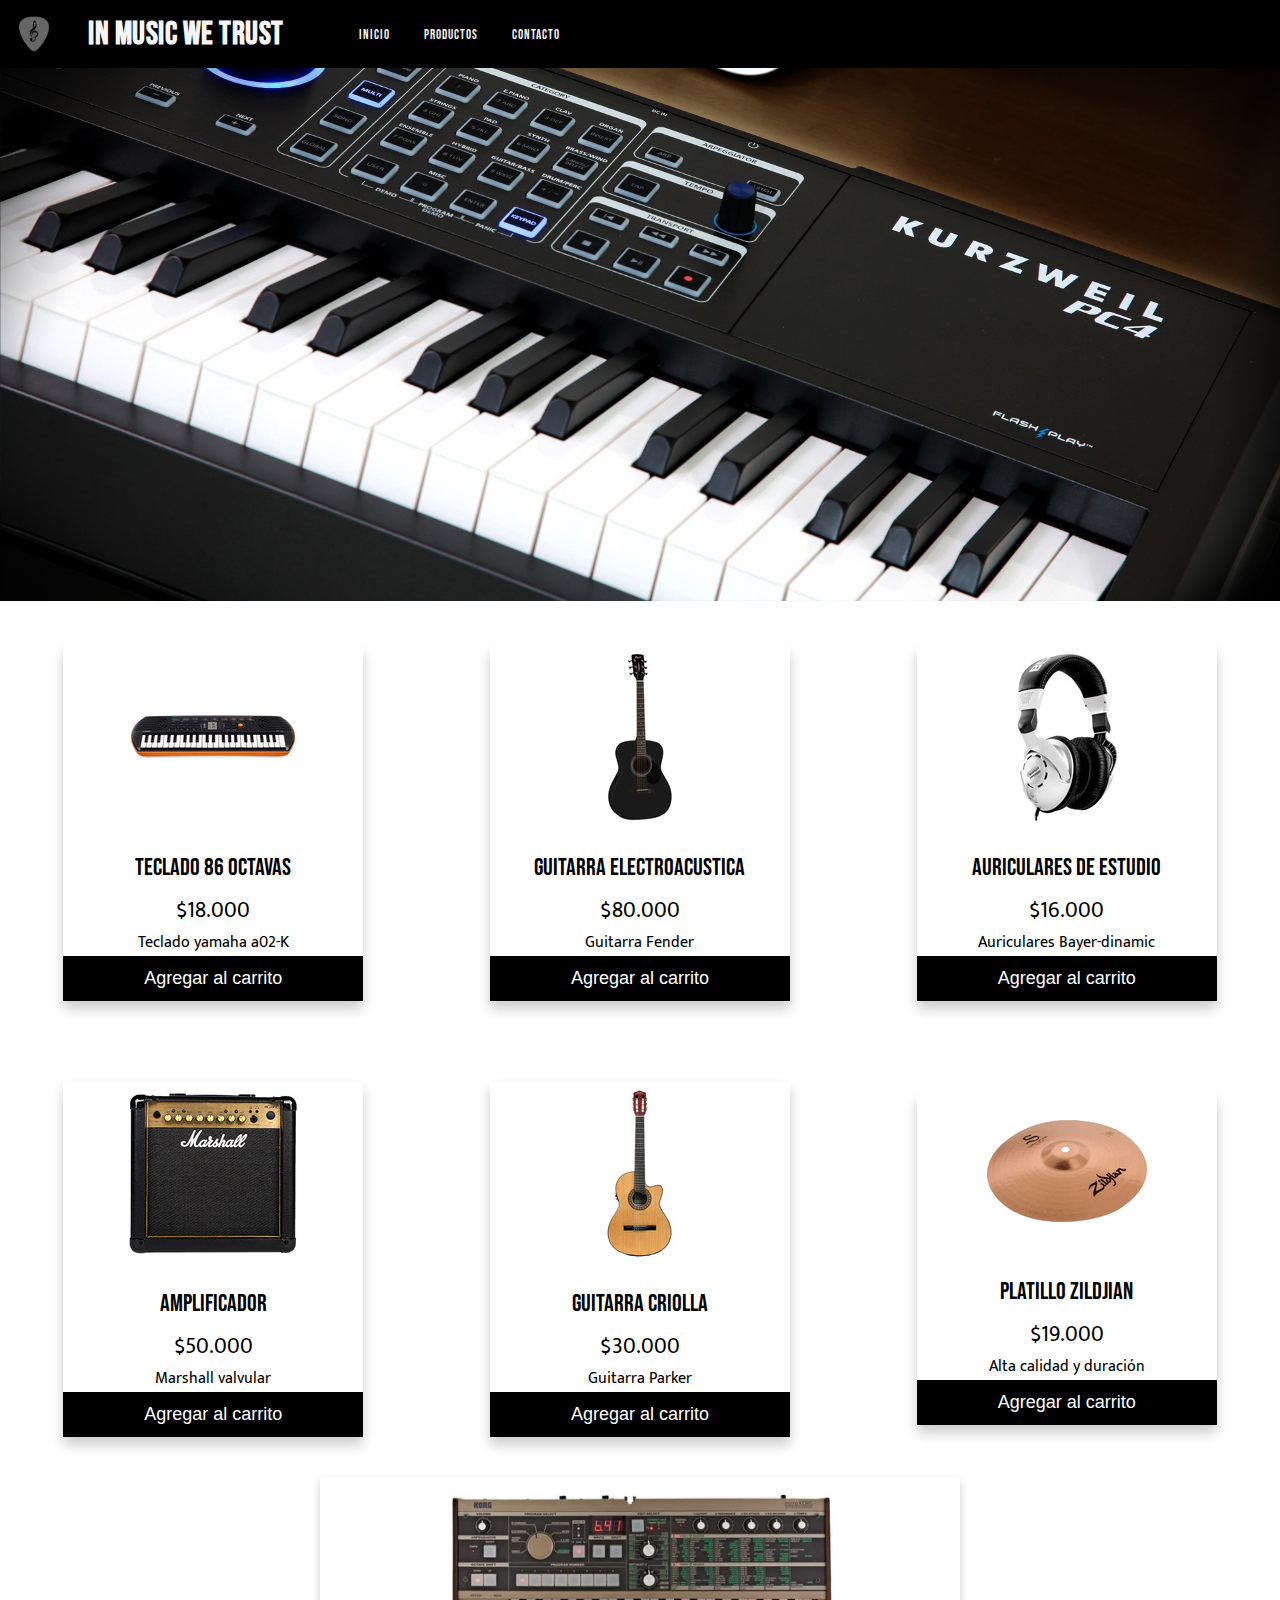
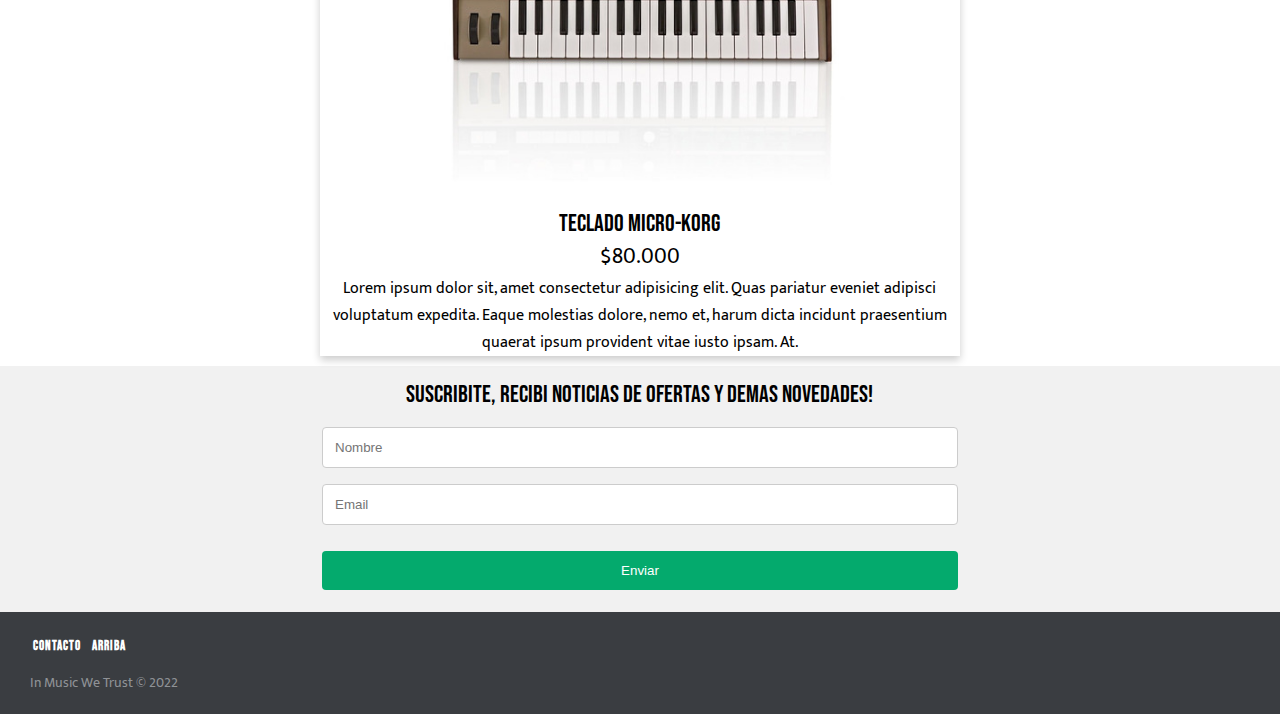
==== index.html @ 93442647 "primer commit" ====
<!DOCTYPE html>

<!-- determina en que idioma estara el html -->

<html lang="en">

<head>
  <meta charset="UTF-8">
  <meta http-equiv="X-UA-Compatible" content="IE=edge">
  <meta name="viewport" content="width=device-width, initial-scale=1.0">
  <title>Inicio</title>
  <link rel="stylesheet" href="./css/style.css">
  <link rel="preconnect" href="https://fonts.googleapis.com">
  <link rel="preconnect" href="https://fonts.gstatic.com" crossorigin>
  <link
    href="https://fonts.googleapis.com/css2?family=Bebas+Neue&family=Mukta:wght@200&family=Source+Sans+Pro:wght@300;400&display=swap"
    rel="stylesheet">

  <!-- etiqueta para icono de solapa -->

  <link rel="shortcut icon" href="./assets/img/favIco.png">
</head>

<body>

  <header>
    <!-- colocamos un id al h1 para cuando estemos debajo de todo y apretemos en link "Arriba" nos lleve hace ese h1 -->
    <img src="./assets/img/favIco.png" alt="Logo">
    <h1 id="arriba">IN MUSIC WE TRUST</h1>
    <nav>
      <!-- Lista desordenada con el menu de navegacion -->
      <ul>
        <li><a href="index.html">Inicio</a></li>
        <li><a href="./pages/productos.html">Productos</a></li>
        <li><a href="./pages/contacto.html">Contacto</a></li>
      </ul>
    </nav>
  </header>

  <div>
    <img id="imgPortada" src="./assets/img/imgPortada/pianoPortada.jpg" alt="">
  </div>

  <main>

    <!-- cartas con productos  -->

    <div id="divPrincipal" class="card-wrapper">
      <article id="arti1" class="card">
        <img src="assets/img/teclado.jpg">
        <h2 class="h2Style">Teclado 86 octavas</h2>
        <p class="precioCard">$18.000</p>
        <p>Teclado yamaha a02-K</p>
        <p><button>Agregar al carrito</button></p>
      </article>

      <article id="arti2" class="card">
        <img src="assets/img/acustica.jpg">
        <h2 class="h2Style">Guitarra electroacustica</h2>
        <p class=" precioCard">$80.000</p>
        <p>Guitarra Fender</p>
        <p><button>Agregar al carrito </button></p>
      </article>

      <article id="arti3" class="card">
        <img src="assets/img/auris.jpg">
        <h2 class="h2Style">Auriculares de estudio</h2>
        <p class="precioCard">$16.000</p>
        <p>Auriculares Bayer-dinamic</p>
        <p><button>Agregar al carrito</button></p>
      </article>

      <article id="arti4" class="card">
        <img src="assets/img/amp-marshall.jpg">
        <h2 class="h2Style">Amplificador</h2>
        <p class="precioCard">$50.000</p>
        <p>Marshall valvular</p>
        <p><button>Agregar al carrito</button></p>
      </article>

      <article id="arti5" class="card">
        <img src="assets/img/criolla.jpg">
        <h2 class="h2Style">Guitarra criolla</h2>
        <p class=" precioCard">$30.000</p>
        <p>Guitarra Parker</p>
        <p><button>Agregar al carrito</button></p>
      </article>

      <article id="arti6" class="card">
        <img src="assets/img/imgPagNuestrosProductos/platillo.png">
        <h2 class="h2Style">Platillo Zildjian</h2>
        <p class="precioCard">$19.000</p>
        <p>Alta calidad y duración</p>
        <p><button>Agregar al carrito</button></p>
      </article>

      <!-- carta de mayor tamaño -->

      <article id="cartaGrande" class="korg">
        <img class="widthImgKorg" src="assets/img/pppp.jpeg">
        <h2 class="h1Style">Teclado Micro-Korg</h2>
        <p class="precioCard">$80.000</p>
        <p>Lorem ipsum dolor sit, amet consectetur adipisicing elit. Quas pariatur eveniet adipisci voluptatum
          expedita.
          Eaque molestias dolore, nemo et, harum dicta incidunt praesentium quaerat ipsum provident vitae iusto ipsam.
          At.
        </p>
      </article>

      <!-- formulario -->

      <div id="formulario">
        <form>
          <div class="contenedorForm">
            <h2>Suscribite, recibi noticias de ofertas y demas novedades!</h2>
          </div>
          <div class="contenedorForm">
            <input type="text" placeholder="Nombre">
            <input type="text" placeholder="Email">
          </div>
          <div class="contenedorForm">
            <input type="button" value="Enviar">
          </div>
        </form>
      </div>

      <!-- footer -->

      <div id="footerIndex">
        <footer class="distribucion-footer">
          <div class="footer-left">
            <div class="footer-links">
              <a class="aSizequeriemobile" href="./pages/contacto.html">Contacto</a>
              <a class="aSizequeriemobile" href="#arriba">Arriba</a>
            </div>
            <p>
              In Music We Trust &copy; 2022
            </p>
          </div>     
        </footer>     
      </div>
    </div>
  </main>

  <br>

  <!-- formulario newsletter -->

  <!-- <section>

    <form id="formulario">

      <div class="contenedorForm">
        <h2>Suscribite, recibi noticias de ofertas y demas novedades!</h2>
      </div>
      <div class="contenedorForm">
        <input type="text" placeholder="Nombre">
        <input type="text" placeholder="Email">
      </div>
      <div class="contenedorForm">
        <input type="button" value="Enviar">
      </div>
    </form>

  </section> -->

  <!-- <br> -->

  <!-- barra divisora para separar el contenido de la pagina, del footer -->

  <!-- <hr> -->

  <!-- footer  -->

  <!-- <footer id="footerIndex" class="distribucion-footer">

    <div class="footer-left">
      <div class="footer-links">
        <a href="./pages/contacto.html">Contacto</a>
        <a href="#arriba">Arriba</a>
      </div>
      <p>
        In Music We Trust &copy; 2022
      </p>
    </div>

  </footer> -->


</body>

</html>
---- css/style.css ----
/* -----------------------------------------------reseteo */

* {
    margin: 0;
    padding: 0;
}

.backgroundStyle {
    /* background-color: #e5e5f7;
    opacity: 0.9;
    background: linear-gradient(135deg, #a9a9a955 25%, transparent 25%) -30px 0/ 60px 60px, linear-gradient(225deg, #a9a9a9 25%, transparent 25%) -30px 0/ 60px 60px, linear-gradient(315deg, #a9a9a955 25%, transparent 25%) 0px 0/ 60px 60px, linear-gradient(45deg, #a9a9a9 25%, #e5e5f7 25%) 0px 0/ 60px 60px; */
    background: url("data:image/svg+xml,%3Csvg xmlns='http://www.w3.org/2000/svg' height='100%25' width='100%25'%3E%3Cdefs%3E%3Cpattern id='doodad' width='23.09' height='40' viewBox='0 0 34.64101615137755 60' patternUnits='userSpaceOnUse' patternTransform='rotate(135)'%3E%3Crect width='100%25' height='100%25' fill='rgba(226, 232, 240,1)'/%3E%3Cpath d='M51.96 30L51.96 50L34.64 60L34.64 40z' stroke-linejoin='miter' fill='rgba(203, 213, 224,1)'/%3E%3Cpath d='M17.32 30L17.32 50L0 60L0 40z' stroke-linejoin='miter' fill='rgba(203, 213, 224,1)'/%3E%3Cpath d='M34.64 0L34.64 20L17.32 30L17.32 10z' stroke-linejoin='miter' fill='rgba(203, 213, 224,1)'/%3E%3Cpath d='M34.64 60L34.64 80L17.32 90L17.32 70z' stroke-linejoin='miter' fill='rgba(203, 213, 224,1)'/%3E%3Cpath d='M34.64 60L17.32 50L17.32 30L34.64 40z' stroke-linejoin='miter' fill='rgba(160, 174, 192,1)'/%3E%3Cpath d='M0 60L-17.32 50L-17.32 30L0 40z' stroke-linejoin='miter' fill='rgba(160, 174, 192,1)'/%3E%3Cpath d='M17.32 30L0 20L0 0L17.32 10z' stroke-linejoin='miter' fill='rgba(160, 174, 192,1)'/%3E%3Cpath d='M17.32 90L0 80L0 60L17.32 70z' stroke-linejoin='miter' fill='rgba(160, 174, 192,1)'/%3E%3Cpath d='M32.91 41L32.91 39L34.64 38L34.64 40z' stroke-linejoin='miter' fill='rgba(203, 213, 224,1)'/%3E%3Cpath d='M-1.73 41L-1.73 39L0 38L0 40z' stroke-linejoin='miter' fill='rgba(203, 213, 224,1)'/%3E%3Cpath d='M15.59 11L15.59 9L17.32 8L17.32 10z' stroke-linejoin='miter' fill='rgba(203, 213, 224,1)'/%3E%3Cpath d='M15.59 71L15.59 69L17.32 68L17.32 70z' stroke-linejoin='miter' fill='rgba(203, 213, 224,1)'/%3E%3Cpath d='M34.64 38L36.37 39L36.37 41L34.64 40z' stroke-linejoin='miter' fill='rgba(160, 174, 192,1)'/%3E%3Cpath d='M0 38L1.73 39L1.73 41L0 40z' stroke-linejoin='miter' fill='rgba(160, 174, 192,1)'/%3E%3Cpath d='M17.32 8L19.05 9L19.05 11L17.32 10z' stroke-linejoin='miter' fill='rgba(160, 174, 192,1)'/%3E%3Cpath d='M17.32 68L19.05 69L19.05 71L17.32 70z' stroke-linejoin='miter' fill='rgba(160, 174, 192,1)'/%3E%3Cpath d='M36.37 41L34.64 42L32.91 41L34.64 40z' stroke-linejoin='miter' background='true' fill='rgba(203, 213, 224,1)'/%3E%3Cpath d='M1.73 41L0 42L-1.73 41L0 40z' stroke-linejoin='miter' background='true' fill='rgba(203, 213, 224,1)'/%3E%3Cpath d='M19.05 11L17.32 12L15.59 11L17.32 10z' stroke-linejoin='miter' background='true' fill='rgba(203, 213, 224,1)'/%3E%3Cpath d='M19.05 71L17.32 72L15.59 71L17.32 70z' stroke-linejoin='miter' background='true' fill='rgba(203, 213, 224,1)'/%3E%3Cpath d='M34.64 40.1L34.55 40.05L34.55 39.95L34.64 40z' stroke-linejoin='miter' fill='rgba(160, 174, 192,1)'/%3E%3Cpath d='M0 40.1L-0.09 40.05L-0.09 39.95L0 40z' stroke-linejoin='miter' fill='rgba(160, 174, 192,1)'/%3E%3Cpath d='M17.32 10.1L17.23 10.05L17.23 9.95L17.32 10z' stroke-linejoin='miter' fill='rgba(160, 174, 192,1)'/%3E%3Cpath d='M17.32 70.1L17.23 70.05L17.23 69.95L17.32 70z' stroke-linejoin='miter' fill='rgba(160, 174, 192,1)'/%3E%3Cpath d='M34.73 39.95L34.73 40.05L34.64 40.1L34.64 40z' stroke-linejoin='miter' fill='rgba(203, 213, 224,1)'/%3E%3Cpath d='M0.09 39.95L0.09 40.05L0 40.1L0 40z' stroke-linejoin='miter' fill='rgba(203, 213, 224,1)'/%3E%3Cpath d='M17.41 9.95L17.41 10.05L17.32 10.1L17.32 10z' stroke-linejoin='miter' fill='rgba(203, 213, 224,1)'/%3E%3Cpath d='M17.41 69.95L17.41 70.05L17.32 70.1L17.32 70z' stroke-linejoin='miter' fill='rgba(203, 213, 224,1)'/%3E%3Cpath d='M34.55 39.95L34.64 39.9L34.73 39.95L34.64 40z' stroke-linejoin='miter' background='true' fill='rgba(160, 174, 192,1)'/%3E%3Cpath d='M-0.09 39.95L0 39.9L0.09 39.95L0 40z' stroke-linejoin='miter' background='true' fill='rgba(160, 174, 192,1)'/%3E%3Cpath d='M17.23 9.95L17.32 9.9L17.41 9.95L17.32 10z' stroke-linejoin='miter' background='true' fill='rgba(160, 174, 192,1)'/%3E%3Cpath d='M17.23 69.95L17.32 69.9L17.41 69.95L17.32 70z' stroke-linejoin='miter' background='true' fill='rgba(160, 174, 192,1)'/%3E%3Cpath d='M34.64 40L34.64 40L34.64 40L34.64 40z' stroke-linejoin='miter' fill='rgba(203, 213, 224,1)'/%3E%3Cpath d='M0 40L0 40L0 40L0 40z' stroke-linejoin='miter' fill='rgba(203, 213, 224,1)'/%3E%3Cpath d='M17.32 10L17.32 10L17.32 10L17.32 10z' stroke-linejoin='miter' fill='rgba(203, 213, 224,1)'/%3E%3Cpath d='M17.32 70L17.32 70L17.32 70L17.32 70z' stroke-linejoin='miter' fill='rgba(203, 213, 224,1)'/%3E%3Cpath d='M34.64 40L34.64 40L34.64 40L34.64 40z' stroke-linejoin='miter' fill='rgba(160, 174, 192,1)'/%3E%3Cpath d='M0 40L0 40L0 40L0 40z' stroke-linejoin='miter' fill='rgba(160, 174, 192,1)'/%3E%3Cpath d='M17.32 10L17.32 10L17.32 10L17.32 10z' stroke-linejoin='miter' fill='rgba(160, 174, 192,1)'/%3E%3Cpath d='M17.32 70L17.32 70L17.32 70L17.32 70z' stroke-linejoin='miter' fill='rgba(160, 174, 192,1)'/%3E%3Cpath d='M34.64 40L34.64 40L34.64 40L34.64 40z' stroke-linejoin='miter' background='true' fill='rgba(203, 213, 224,1)'/%3E%3Cpath d='M0 40L0 40L0 40L0 40z' stroke-linejoin='miter' background='true' fill='rgba(203, 213, 224,1)'/%3E%3Cpath d='M17.32 10L17.32 10L17.32 10L17.32 10z' stroke-linejoin='miter' background='true' fill='rgba(203, 213, 224,1)'/%3E%3Cpath d='M17.32 70L17.32 70L17.32 70L17.32 70z' stroke-linejoin='miter' background='true' fill='rgba(203, 213, 224,1)'/%3E%3C/pattern%3E%3C/defs%3E%3Crect fill='url(%23doodad)' height='200%25' width='200%25'/%3E%3C/svg%3E ")
}


/* ----------------------------------------------- Index */

/* header con flexbox */

header {
    display: flex;
    flex-direction: row;
    align-items: center;
    padding: 10px;
    background-color: black;
}

/*----------------------------------- fuentes para los h1, h2 y parrafos */

h1 {
    display: inline;
    padding: 0 30px;
    font-family: 'Bebas Neue', cursive;
    letter-spacing: 0.5px;
    color: whitesmoke;
}

h2 {
    text-align: center;
    font-weight: 100;
    margin: 25px 0;
    font-family: 'Bebas Neue', cursive;
}

h3 {
    margin: 10px;
    font-family: 'Bebas Neue', cursive;
    font-size: small;
}

p {
    font-family: 'Mukta', sans-serif;
}

/*---------------------- ----hacer inline la lista y separar los items con margin */

nav ul {
    display: inline;
    margin-left: 30px;
}

nav ul li {
    margin: 15px;
    font-family: 'Bebas Neue', cursive;
    font-size: small;
}

/* --------------------------Quitarle los bullets a la lista del menu de navegacion */

ul li {
    display: inline;
    list-style-type: none;
}

/*------------------------------------ sacarle subrayado a los anchors */

ul li a {
    text-decoration: none;
    color: whitesmoke;
    letter-spacing: 1px;
}

/* ---------------------------cambiar de color al pasar el cursor sobre los links */

ul li a:hover {
    color: grey
}

/* imagen de portada */

#imgPortada {
    width: 100%;
}

/* -----------------------------------------grilla index divPrincipal */

#mainProductos {
    background-color: #ccc;
}

#divPrincipal {
    display: grid;
    grid-template-areas:
        "article1 article2 article3"
        "article4 article5 article6"
        "bigCard bigCard bigCard"
        "form form form"
        "footer footer footer";
    grid-template-rows: repeat(5, 1fr);
    grid-template-columns: repeat(3, 1fr);
}

#arti1 {
    grid-area: article1;
}

#arti2 {
    grid-area: article2;
}

#arti3 {
    grid-area: article3;
}

#arti4 {
    grid-area: article4;
}

#arti5 {
    grid-area: article5;
}

#arti6 {
    grid-area: article6;
}

#cartaGrande {
    grid-area: bigCard;
}

#formulario {
    grid-area: form;
}

#footerIndex {
    grid-area: footer;
}

/* --------------------------media querie responsive del index - para TABLET (768px) - */

@media screen and (max-width: 768px) {

    header {
        display: flex;
        flex-direction: column;
        align-items: center;
        padding: 10px;
    }

    nav ul {
        display: inline-block;
        margin: 3px;
    }

    #divPrincipal {
        grid-template-areas:
            "article1 article2"
            "article3 article4"
            "article5 article6"
            "form form"
            "footer footer";
        grid-template-columns: repeat(2, 1fr);
        grid-template-rows: repeat(5, 1fr);
    }

    #cartaGrande {
        display: none;
    }
}

/*----------------------------media querie responsive del index - para CELULAR (480px) - */

@media screen and (max-width: 480px) {

    header {
        display: flex;
        flex-direction: column;
        justify-content: center;
        align-items: center;
        padding: 10px;
    }

    header nav {
        font-size: 1px;
    }

    #divPrincipal {
        grid-template-areas:
            "article1"
            "article2"
            "article3"
            "article4"
            "article5"
            "article6"
            "form"
            "footer";
        grid-template-columns: 1fr;
        grid-template-rows: repeat(8, 1fr);
    }

    #formulario h2 {
        font-size: 20px;
    }

    .aSizequeriemobile {
        font-size: 10px;
    }
}


/*------------------------------------------- animacion carta grande */

@keyframes animacionCarta {
    0% {
        left: 0px;
    }

    100% {
        left: 700px;
    }
}

.card {
    box-shadow: 0 8px 12px 0 rgba(0, 0, 0, 0.2);
    max-width: 300px;
    width: 100%;
    margin: 40px auto;
    text-align: center;
    font-family: arial;
    background-color: white;
}

.precioCard {
    color: black;
    font-size: 22px;
}

.card button {
    border: none;
    outline: 0;
    padding: 12px;
    color: white;
    background-color: #000;
    text-align: center;
    cursor: pointer;
    width: 100%;
    font-size: 18px;
}

.card button:hover {
    opacity: 0.7;
}

.card-wrapper {
    display: flex;
    align-items: center;
    justify-content: flex-start;
    height: 500px;
}

.h2Style {
    color: black;
    display: flex;
    justify-content: center;
    align-items: center;
    margin: 10px;
    text-align: justify;
}

.korg {
    box-shadow: 0 4px 8px 0 rgba(0, 0, 0, 0.2);
    max-width: 50%;
    height: 100%;
    margin: auto;
    text-align: center;
    font-family: arial;
    position: relative;
    animation-name: animacionCarta;
    animation-duration: 4s;
    animation-delay: 2s;
    animation-direction: reverse;
    animation-timing-function: ease-in;
}

.korg button:hover {
    opacity: 0.7;
}

.widthImgKorg {
    width: 70%;
}

/*----------------------------------------------------- footer */

footer {
    display: flex;
    justify-content: flex-start;
    align-items: center;
    padding: 10px;
}

footer a {
    text-decoration: none;
    color: #5B5B5B;
    font-family: 'Bebas Neue', cursive;
    font-size: small;
    letter-spacing: 1px;
}

footer a:hover {
    color: black;
}


/*----------------------------------------------- pagina "productos" */


/* imagen de marcas y h2 */

.divMarcas {
    display: flex;
    justify-content: space-evenly;
    align-items: center;
    font-size: 20px;
    background-color: black;
    color: gray;
}

/*---------------------------------------- flexbox de productos en cards */

.divPrincipalProductos {
    margin: 20px 0 13px 0;
    width: 65%;
}

.divHijoProductos {
    display: flex;
    flex-direction: row;
    justify-content: space-between;
    align-items: center;
    padding: 5px;
    width: 100%;
    height: 160px;
    border:#7d8085 solid 0.5px;
    border-radius: 4px;
    box-shadow: 0 4px 8px 0 rgba(0, 0, 0, 0.2);
    background-color: white;
}

.divHijoProductos p {
    font-family: 'Mukta', sans-serif;
    padding: 0 2px 0 2px;
    font-size: 23px;

}

.alinearDatos {
    display: flex;
    flex-direction: column;
    justify-content: center;
    align-items: center;
    margin-left: 40px;
    font-size: 25px;
}

.alinearCarrito {
    display: flex;
    flex-direction: column;
    justify-content: center;
    align-items: center;
    font-size: 25px ;
    width: 22%;
    height: 80%;
    border-left: #ccc solid 0.2px;
}

.containerImg {
    display: flex;
    justify-content: center;
    align-items: center;
    width: 22%;
    height: 80%;
    border-right: #ccc solid 0.2px;
}

/* -------------------- clase en main que contiene las cards, las alinea al centro de la pantalla */

.alinearCajas {
    display: flex;
    align-items: center;
    justify-content: center;
}

/* ----------------------------------------------- grilla de productos */

#divProductos {
    display: grid;
    grid-template-columns: 1fr;
    grid-template-rows: repeat(12, 160px);
    grid-row-gap: 20px;
    grid-template-areas:
        "placa"
        "daneNegra"
        "condenser"
        "acustica"
        "grest"
        "mandolina"
        "bombo"
        "violinete"
        "daneRoja"
        "consola"
        "bajo"
        "guitarBlue";
    align-items: center;
    justify-items: center;
}

#placa {
    grid-area: placa;
}

#daneBlack {
    grid-area: daneNegra;
}

#mic {
    grid-area: condenser;
}

#electro {
    grid-area: acustica;
}

#grestch {
    grid-area: grest;
}

#mando {
    grid-area: mandolina;
}

#pedalBombo {
    grid-area: bombo;
}

#violin {
    grid-area: violinete;
}

#daneRed {
    grid-area: daneRoja;
}

#apolo {
    grid-area: consola;
}

#bass {
    grid-area: bajo;
}

#alligator {
    grid-area: guitarBlue;
}

/*---------------------------------------- botones cambio de pagina */

.btnPasarPag {
    display: flex;
    justify-content: center;
}

.btnStyle {
    background-color:#8f9296;
    border: none;
    color: white;
    padding: 7px 20px;
    text-align: center;
    text-decoration: none;
    display: inline-block;
    font-size: 14px;
    border-radius: 4px;
    margin: 0 5px 0 5px;
}

.btnStyle:hover {
    cursor: pointer;
    color: #000;
}



/* ------------------------------------------------ footer */


.distribucion-footer {
    background-color: #3a3d41;
    box-shadow: 0 1px 1px 0 rgba(0, 0, 0, 0.12);
    box-sizing: border-box;
    width: 100%;
    text-align: left;
    padding: 20px 30px;
}

.distribucion-footer .footer-left p {
    color: #8f9296;
    font-size: 14px;
    margin: 0;
}

/*------------------------------------------------- Footer links */

.distribucion-footer div.footer-links {
    font-size: 18px;
    font-weight: bold;
    color: #ffffff;
    margin: 0 0 10px;
    padding: 0;
}

.distribucion-footer div.footer-links a {
    display: inline-block;
    line-height: 1.8;
    text-decoration: none;
    color: inherit;
    margin: 3px;
}

.distribucion-footer div.footer-links a:hover {
    text-decoration: underline;
}

/* --------------------------------------------- formulario newsletter */

form {
    border: 4px solid #f1f1f1;
    margin-top: 10px;
}

.contenedorForm {
    padding-top: 0;
    padding-bottom: 10px;
    background-color: #f1f1f1;
    display: flex;
    flex-direction: column;
    justify-content: center;
    align-items: center;
}

/* Los corchetes se usan para seleccionar todos los elementos que tienen un determinado valor de atributo */
/* Aqui seleccionamos todos los "inputs" que poseen los atributos type="text" y type="submit" */

input[type=text],
input[type=button] {
    width: 50%;
    padding: 12px;
    margin: 8px 0;
    display: inline-block;
    border: 1px solid #ccc;
    border-radius: 4px;
    box-sizing: border-box;
}

input[type=button] {
    background-color: #04AA6D;
    color: white;
    border: none;
}

input[type=button]:hover {
    opacity: 0.8;
}

/*------------------------------------------- pagina "contacto" */

.tipografiaLista {
    font-family: 'Source Sans Pro', sans-serif;
    font-weight: 300px;
    margin-left: 10px;
}

div h2 {
    margin: 0;
    padding-top: 10px;
}

div h3 {
    font-size: 20px;
}

/*-------------------------------------------------- form consulta */

#formContacto {
    display: flex;
    flex-direction: column;
    justify-content: center;
    align-items:flex-start;
    width: 40%;
    background-color: white;
}

#formContacto p {
    font-family: 'Bebas Neue', cursive;
}

#iframeContacto {
    margin-right: 10px;
    width: 600px;
    height: 300px;
}

.detallesForm {
    display: flex;
    flex-direction: row;
    justify-content: center;
    align-content:space-around;
    background-color: white;
    margin-top: 40px;
}

.detallesForm input[type=text] {
    width: 80%;
    padding: 15px 20px;
    margin: 8px 0 0 0;
    display: inline-block;
    border: 1px solid #ccc;
    border-radius: 4px;
    box-sizing: border-box;
}

.detallesForm input[type=button] {
    width: 80%;
    background-color: #4CAF50;
    color: white;
    padding: 14px 20px;
    margin: 8px 0;
    border: none;
    border-radius: 4px;
    cursor: pointer;
}

.detallesForm input[type=button]:hover {
    background-color: #45a049;
}

.detallesForm div {
    border-radius: 5px;
    background-color: #f2f2f2;
    padding: 0px;
}

.bordeForm {
    border-style: none;
    width: 100%;
}

/*------------------------------------------- datos de contacto */

.iconSize {
    width: 30px;
    height: 30px;
    padding-right: 10px;
}

.alinearDatosContacto {
    display: flex;
    align-items: center;
    margin-left: 40px;
    padding: 5px;
}

.alinearDatosContacto p {
    font-family: 'Mukta', sans-serif;
    font-size: 20px;
    font-weight: bold;
}

#h3Contacto {
    font-family: 'Mukta', sans-serif;
    margin: 0 0 10px 0;
}

.divDatosContacto {
    margin: 20px 0 0 50px;
}

/*------------------------ media querie pagina contacto - para TABLET 768px */

@media screen and (max-width: 768px) {
    #formulario {
        display: flex;
        flex-direction: column;
        margin-bottom: 12px;
    }

    #formContacto {
        display: flex;
        justify-content: center;
        align-items: center;
        width: 100%;
        margin-top: -22px;
        margin-bottom: 15px;
    }

    .centrarMapa {
        display: flex;
        justify-content: center;
        align-items: center;
        margin: 0 auto;
        width: 80%;
    }

    #iframeContacto {
        width: 100%;
        margin: 10px;
    }

    .divDatosContacto {
        display: flex;
        flex-direction: column;
        align-items: center;
        margin: 0 auto;
        padding-bottom: 0;
    }

    .alinearDatosContacto {
        margin: 2px 0;
    }

}

/* media querie pagina contacto - para CELULAR 480px */

@media screen and (max-width: 480px) {
    #h3Contacto {
        font-size: 17px;
    }

    .alinearDatosContacto p {
        font-size: 17px;
    }

    .aSizequeriemobile {
        font-size: 10px;
    }
}
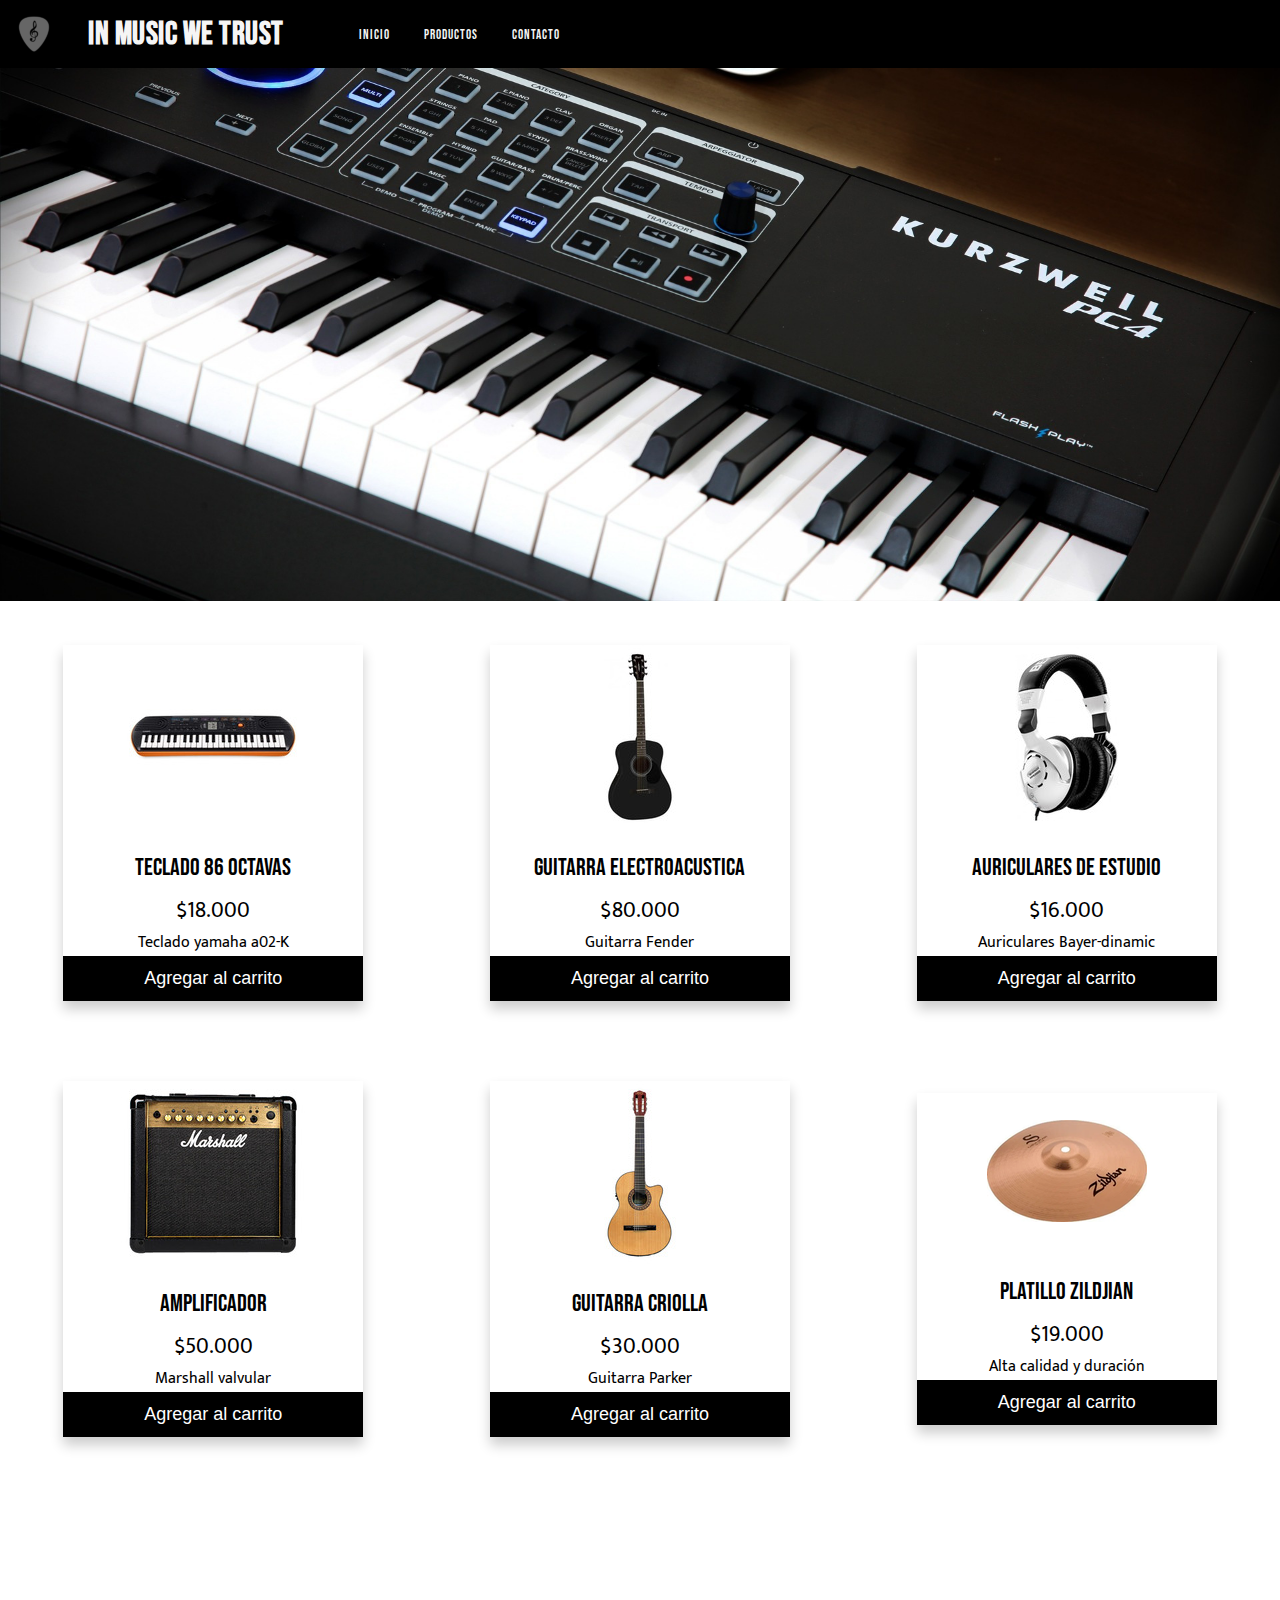
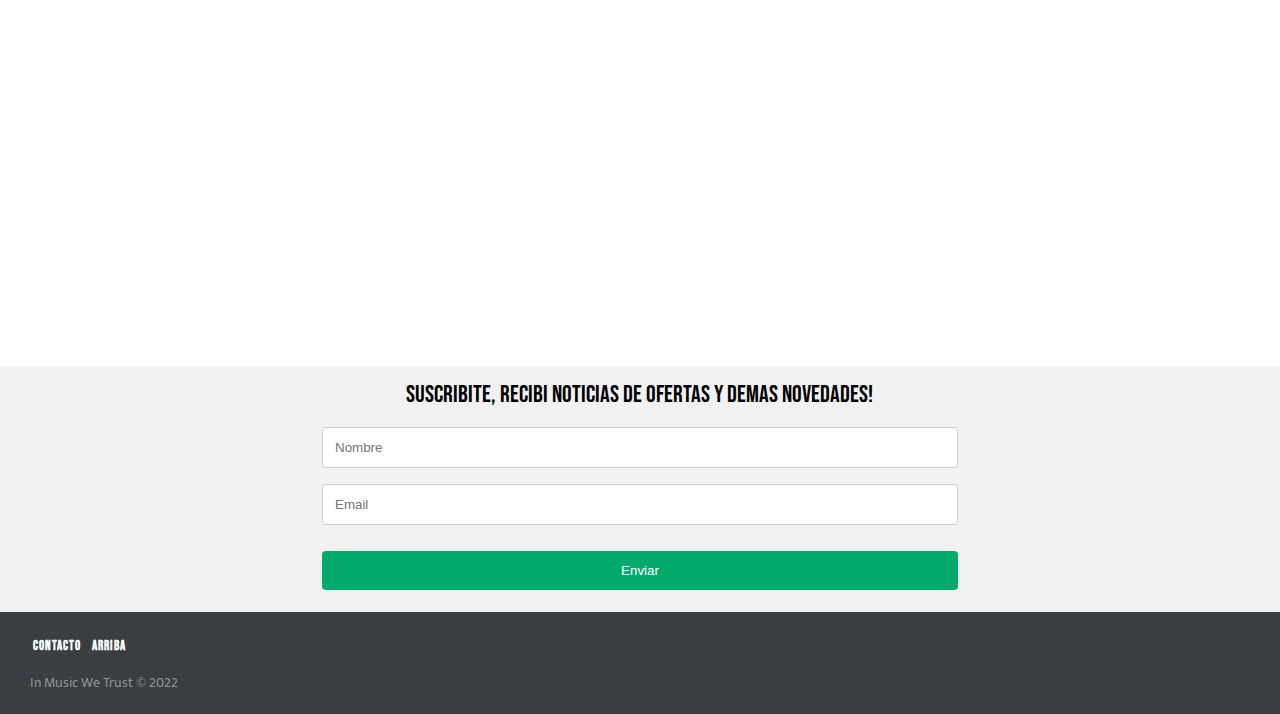
==== commit b5e5d7d1: "animaciones terminadas index" ====
--- a/index.html
+++ b/index.html
@@ -9,6 +9,7 @@
   <meta http-equiv="X-UA-Compatible" content="IE=edge">
   <meta name="viewport" content="width=device-width, initial-scale=1.0">
   <title>Inicio</title>
+  <link href="https://unpkg.com/aos@2.3.1/dist/aos.css" rel="stylesheet">
   <link rel="stylesheet" href="./css/style.css">
   <link rel="preconnect" href="https://fonts.googleapis.com">
   <link rel="preconnect" href="https://fonts.gstatic.com" crossorigin>
@@ -46,7 +47,7 @@
     <!-- cartas con productos  -->
 
     <div id="divPrincipal" class="card-wrapper">
-      <article id="arti1" class="card">
+      <article id="arti1" class="card cardScale">
         <img src="assets/img/teclado.jpg">
         <h2 class="h2Style">Teclado 86 octavas</h2>
         <p class="precioCard">$18.000</p>
@@ -54,7 +55,7 @@
         <p><button>Agregar al carrito</button></p>
       </article>
 
-      <article id="arti2" class="card">
+      <article id="arti2" class="card cardScale">
         <img src="assets/img/acustica.jpg">
         <h2 class="h2Style">Guitarra electroacustica</h2>
         <p class=" precioCard">$80.000</p>
@@ -62,7 +63,7 @@
         <p><button>Agregar al carrito </button></p>
       </article>
 
-      <article id="arti3" class="card">
+      <article id="arti3" class="card cardScale">
         <img src="assets/img/auris.jpg">
         <h2 class="h2Style">Auriculares de estudio</h2>
         <p class="precioCard">$16.000</p>
@@ -70,7 +71,7 @@
         <p><button>Agregar al carrito</button></p>
       </article>
 
-      <article id="arti4" class="card">
+      <article id="arti4" class="card cardScale">
         <img src="assets/img/amp-marshall.jpg">
         <h2 class="h2Style">Amplificador</h2>
         <p class="precioCard">$50.000</p>
@@ -78,7 +79,7 @@
         <p><button>Agregar al carrito</button></p>
       </article>
 
-      <article id="arti5" class="card">
+      <article id="arti5" class="card cardScale">
         <img src="assets/img/criolla.jpg">
         <h2 class="h2Style">Guitarra criolla</h2>
         <p class=" precioCard">$30.000</p>
@@ -86,7 +87,7 @@
         <p><button>Agregar al carrito</button></p>
       </article>
 
-      <article id="arti6" class="card">
+      <article id="arti6" class="card cardScale">
         <img src="assets/img/imgPagNuestrosProductos/platillo.png">
         <h2 class="h2Style">Platillo Zildjian</h2>
         <p class="precioCard">$19.000</p>
@@ -96,7 +97,7 @@
 
       <!-- carta de mayor tamaño -->
 
-      <article id="cartaGrande" class="korg">
+      <article id="cartaGrande" class="korg" data-aos="fade-up" data-aos-duration="2300">
         <img class="widthImgKorg" src="assets/img/pppp.jpeg">
         <h2 class="h1Style">Teclado Micro-Korg</h2>
         <p class="precioCard">$80.000</p>
@@ -144,49 +145,10 @@
 
   <br>
 
-  <!-- formulario newsletter -->
-
-  <!-- <section>
-
-    <form id="formulario">
-
-      <div class="contenedorForm">
-        <h2>Suscribite, recibi noticias de ofertas y demas novedades!</h2>
-      </div>
-      <div class="contenedorForm">
-        <input type="text" placeholder="Nombre">
-        <input type="text" placeholder="Email">
-      </div>
-      <div class="contenedorForm">
-        <input type="button" value="Enviar">
-      </div>
-    </form>
-
-  </section> -->
-
-  <!-- <br> -->
-
-  <!-- barra divisora para separar el contenido de la pagina, del footer -->
-
-  <!-- <hr> -->
-
-  <!-- footer  -->
-
-  <!-- <footer id="footerIndex" class="distribucion-footer">
-
-    <div class="footer-left">
-      <div class="footer-links">
-        <a href="./pages/contacto.html">Contacto</a>
-        <a href="#arriba">Arriba</a>
-      </div>
-      <p>
-        In Music We Trust &copy; 2022
-      </p>
-    </div>
-
-  </footer> -->
-
-
+  <script src="https://unpkg.com/aos@2.3.1/dist/aos.js"></script>
+  <script>
+    AOS.init();
+  </script>
 </body>
 
 </html>--- a/css/style.css
+++ b/css/style.css
@@ -176,6 +176,15 @@
     #cartaGrande {
         display: none;
     }
+
+    .cardScale {
+        transition: all 0.35s ease-in-out;
+    }
+    
+    .cardScale:hover {
+        transform: scale(1.03);
+    }
+    
 }
 
 /*----------------------------media querie responsive del index - para CELULAR (480px) - */
@@ -215,12 +224,21 @@
     .aSizequeriemobile {
         font-size: 10px;
     }
+
+    .cardScale {
+        transition: all 0.35s ease-in-out;
+    }
+    
+    .cardScale:hover {
+        transform: scale(1.03);
+    }
+    
 }
 
 
 /*------------------------------------------- animacion carta grande */
 
-@keyframes animacionCarta {
+/* @keyframes animacionCarta {
     0% {
         left: 0px;
     }
@@ -228,7 +246,7 @@
     100% {
         left: 700px;
     }
-}
+} */
 
 .card {
     box-shadow: 0 8px 12px 0 rgba(0, 0, 0, 0.2);
@@ -298,6 +316,14 @@
 
 .widthImgKorg {
     width: 70%;
+}
+
+.cardScale {
+    transition: all 0.35s ease-in-out;
+}
+
+.cardScale:hover {
+    transform: scale(1.03);
 }
 
 /*----------------------------------------------------- footer */
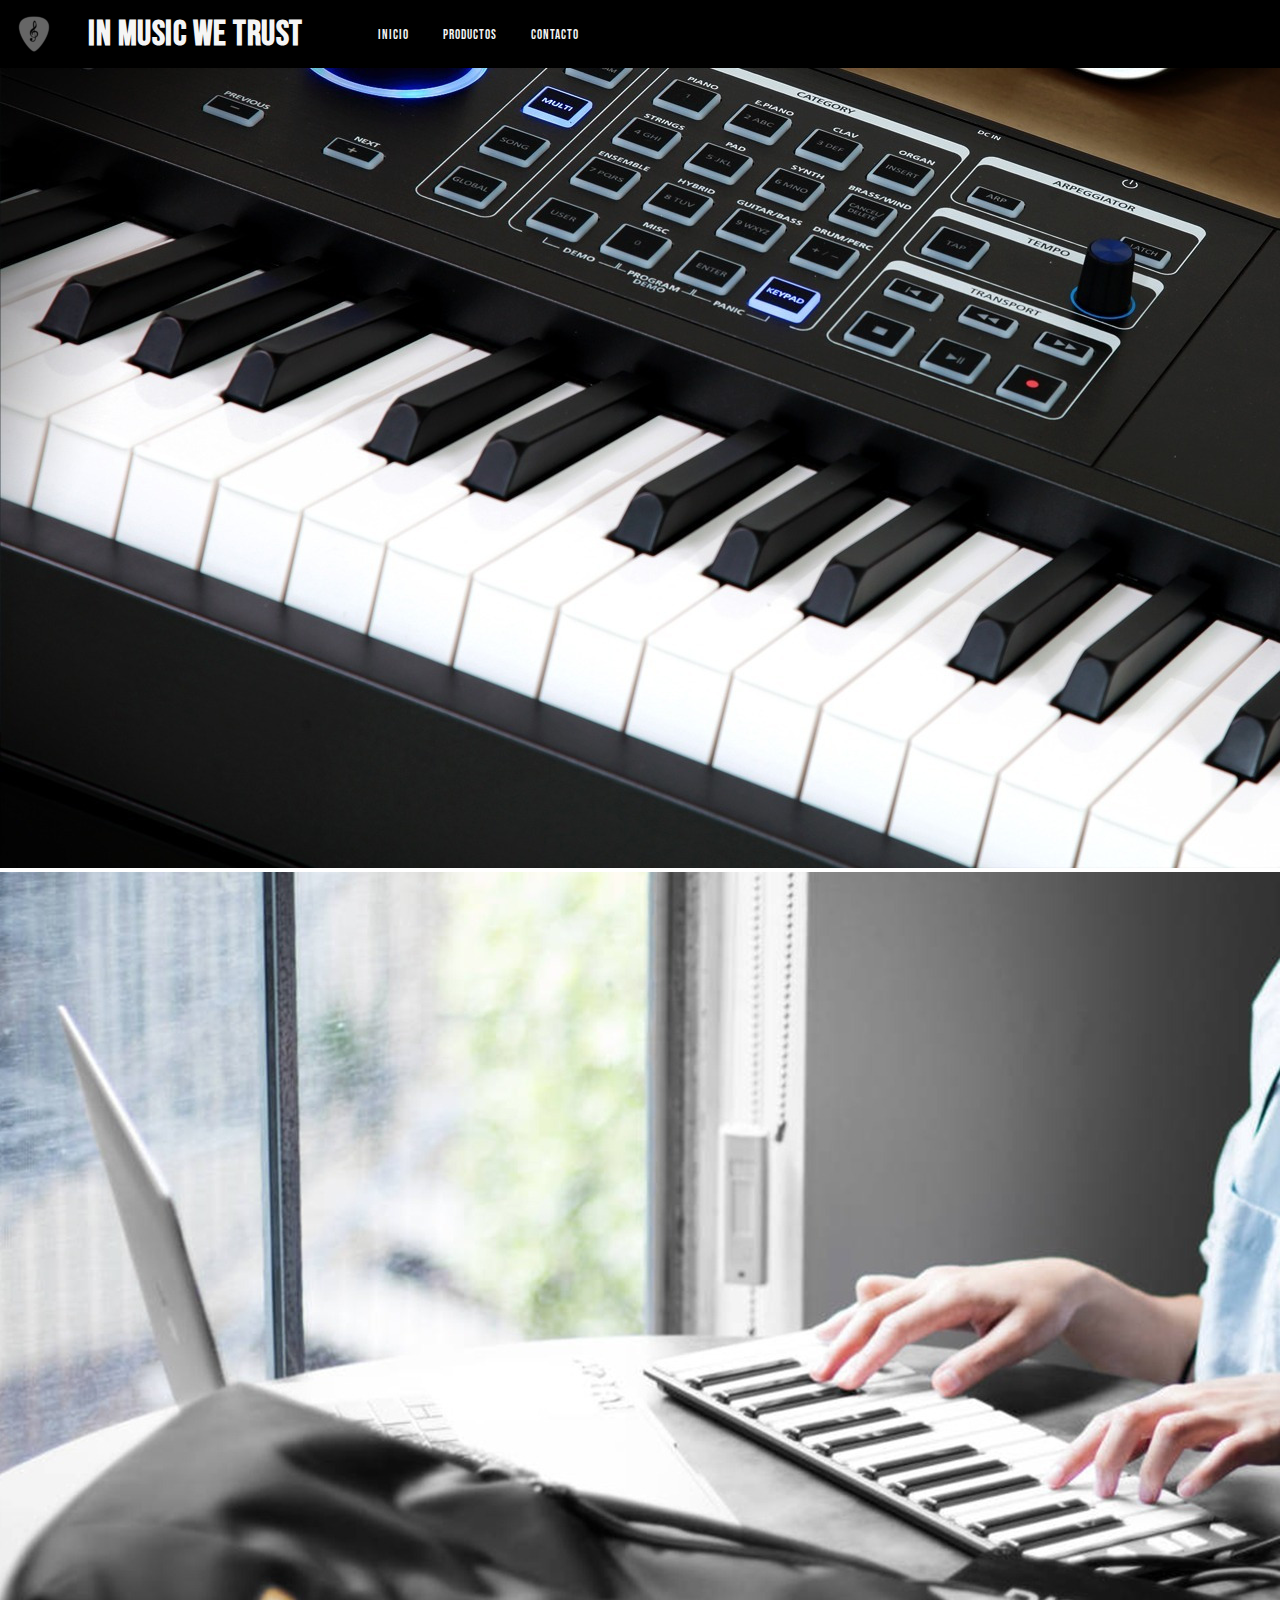
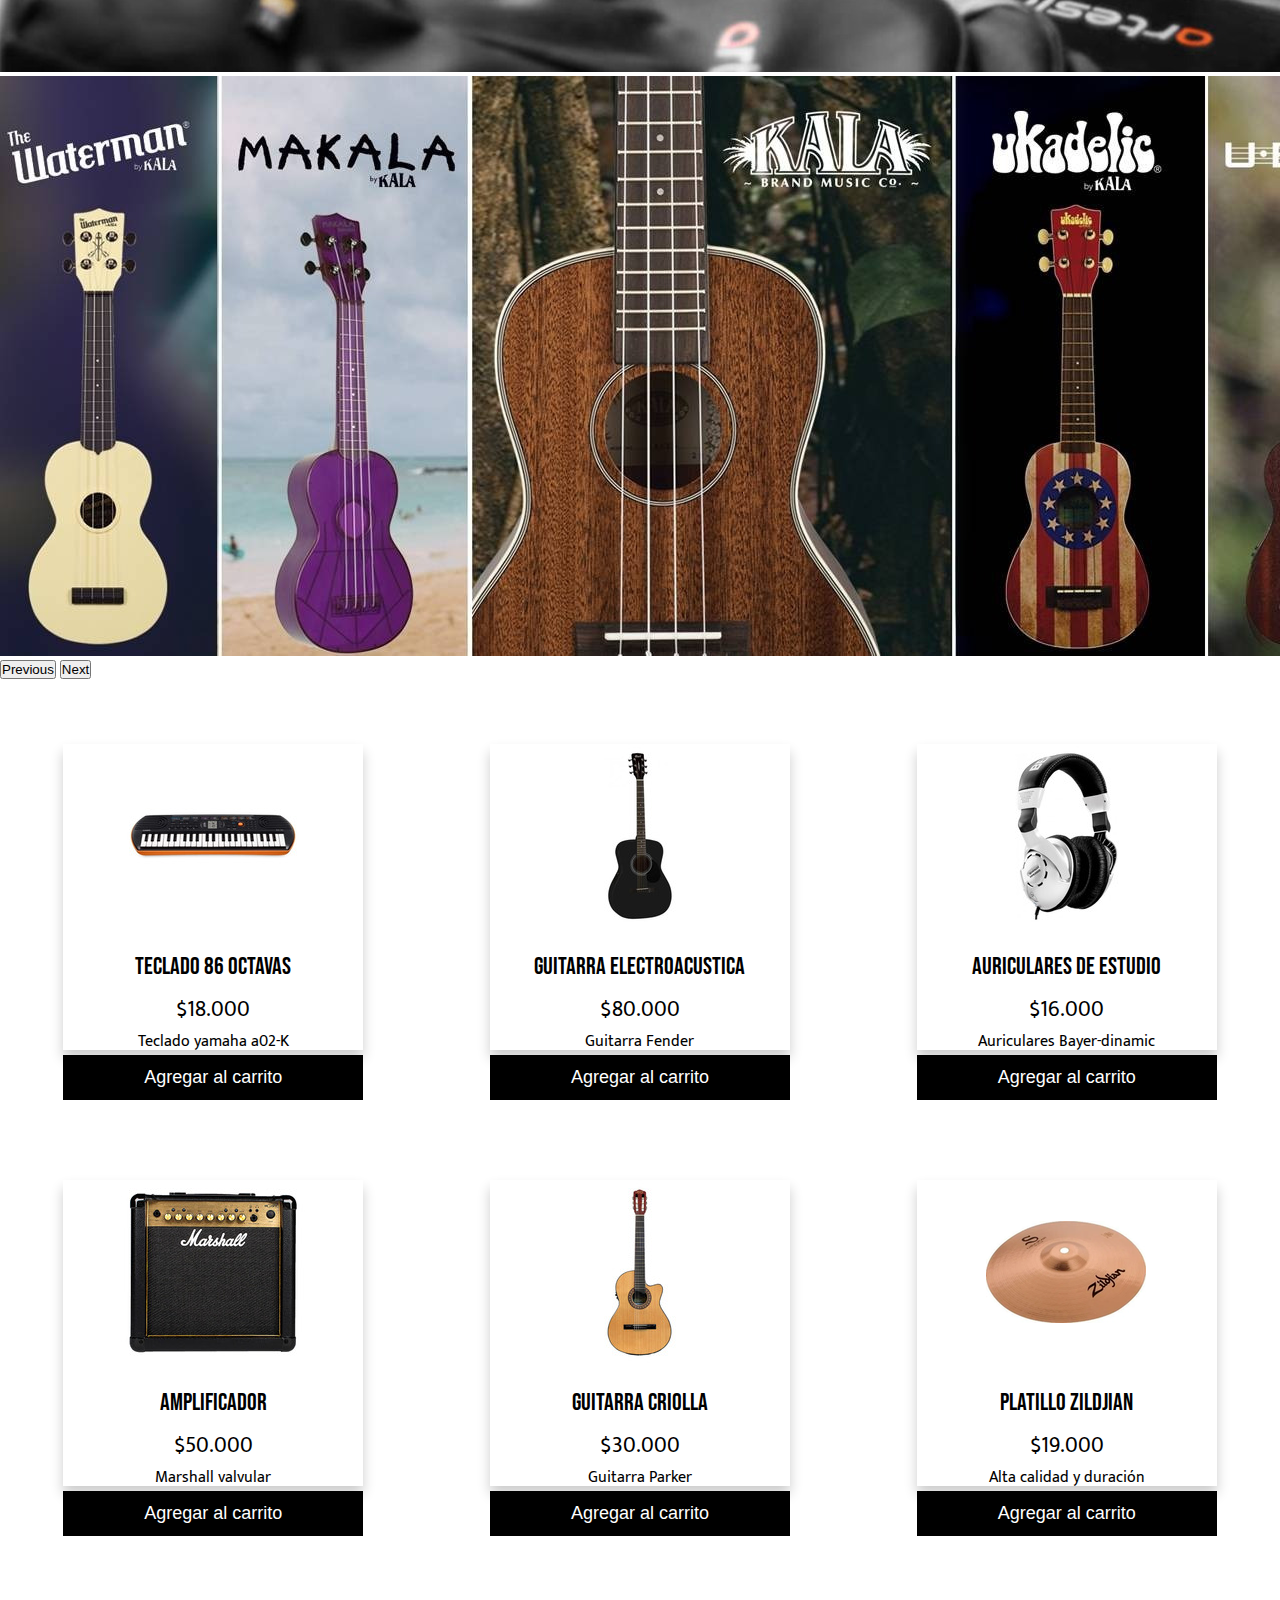
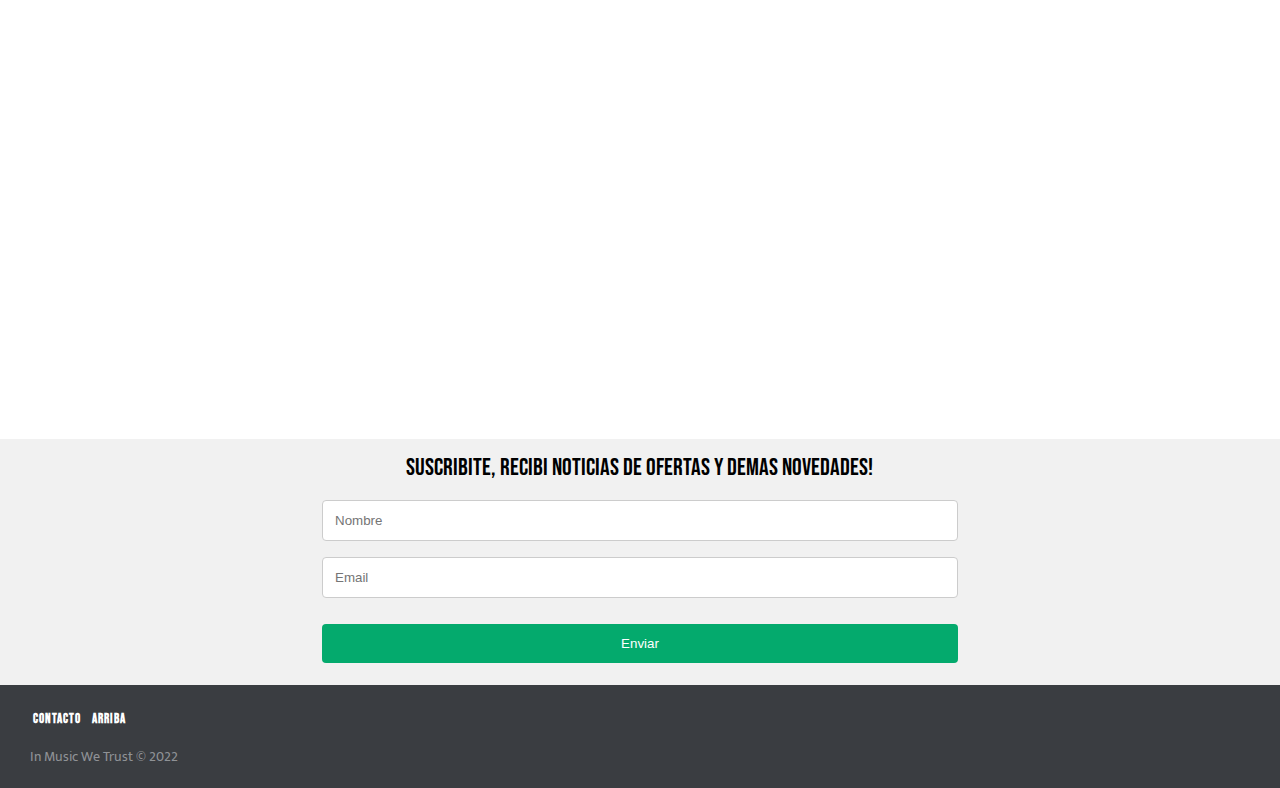
==== commit f8371108: "agregue carrusel al index con bootstrap" ====
--- a/index.html
+++ b/index.html
@@ -9,6 +9,14 @@
   <meta http-equiv="X-UA-Compatible" content="IE=edge">
   <meta name="viewport" content="width=device-width, initial-scale=1.0">
   <title>Inicio</title>
+
+  <!-- links de bootstrap -->
+  
+  <!-- CSS only -->
+  <link href="https://cdn.jsdelivr.net/npm/bootstrap@5.2.0-beta1/dist/css/bootstrap.min.css" rel="stylesheet" integrity="sha384-0evHe/X+R7YkIZDRvuzKMRqM+OrBnVFBL6DOitfPri4tjfHxaWutUpFmBp4vmVor" crossorigin="anonymous">
+  <!-- JavaScript Bundle with Popper -->
+  <script src="https://cdn.jsdelivr.net/npm/bootstrap@5.2.0-beta1/dist/js/bootstrap.bundle.min.js" integrity="sha384-pprn3073KE6tl6bjs2QrFaJGz5/SUsLqktiwsUTF55Jfv3qYSDhgCecCxMW52nD2" crossorigin="anonymous"></script>
+
   <link href="https://unpkg.com/aos@2.3.1/dist/aos.css" rel="stylesheet">
   <link rel="stylesheet" href="./css/style.css">
   <link rel="preconnect" href="https://fonts.googleapis.com">
@@ -27,7 +35,7 @@
   <header>
     <!-- colocamos un id al h1 para cuando estemos debajo de todo y apretemos en link "Arriba" nos lleve hace ese h1 -->
     <img src="./assets/img/favIco.png" alt="Logo">
-    <h1 id="arriba">IN MUSIC WE TRUST</h1>
+    <h1 id="arriba" class="h1Index">IN MUSIC WE TRUST</h1>
     <nav>
       <!-- Lista desordenada con el menu de navegacion -->
       <ul>
@@ -38,16 +46,38 @@
     </nav>
   </header>
 
-  <div>
+  <div id="carouselExampleControls" class="carousel slide" data-bs-ride="carousel">
+    <div class="carousel-inner">
+      <div class="carousel-item active">
+        <img src="./assets/img/imgPortada/pianoPortada.jpg" class="d-block w-100">
+      </div>
+      <div class="carousel-item">
+        <img src="./assets/img/imgPortada/personaPortada.jpg" class="d-block w-100">
+      </div>
+      <div class="carousel-item">
+        <img src="./assets/img/imgPortada/ukelelesPortada.jpg" class="d-block w-100">
+      </div>
+    </div>
+    <button class="carousel-control-prev" type="button" data-bs-target="#carouselExampleControls" data-bs-slide="prev">
+      <span class="carousel-control-prev-icon" aria-hidden="true"></span>
+      <span class="visually-hidden">Previous</span>
+    </button>
+    <button class="carousel-control-next" type="button" data-bs-target="#carouselExampleControls" data-bs-slide="next">
+      <span class="carousel-control-next-icon" aria-hidden="true"></span>
+      <span class="visually-hidden">Next</span>
+    </button>
+  </div>
+
+  <!-- <div>
     <img id="imgPortada" src="./assets/img/imgPortada/pianoPortada.jpg" alt="">
-  </div>
+  </div> -->
 
   <main>
 
     <!-- cartas con productos  -->
 
     <div id="divPrincipal" class="card-wrapper">
-      <article id="arti1" class="card cardScale">
+      <article id="arti1" class="carta cardScale">
         <img src="assets/img/teclado.jpg">
         <h2 class="h2Style">Teclado 86 octavas</h2>
         <p class="precioCard">$18.000</p>
@@ -55,7 +85,7 @@
         <p><button>Agregar al carrito</button></p>
       </article>
 
-      <article id="arti2" class="card cardScale">
+      <article id="arti2" class="carta cardScale">
         <img src="assets/img/acustica.jpg">
         <h2 class="h2Style">Guitarra electroacustica</h2>
         <p class=" precioCard">$80.000</p>
@@ -63,7 +93,7 @@
         <p><button>Agregar al carrito </button></p>
       </article>
 
-      <article id="arti3" class="card cardScale">
+      <article id="arti3" class="carta cardScale">
         <img src="assets/img/auris.jpg">
         <h2 class="h2Style">Auriculares de estudio</h2>
         <p class="precioCard">$16.000</p>
@@ -71,7 +101,7 @@
         <p><button>Agregar al carrito</button></p>
       </article>
 
-      <article id="arti4" class="card cardScale">
+      <article id="arti4" class="carta cardScale">
         <img src="assets/img/amp-marshall.jpg">
         <h2 class="h2Style">Amplificador</h2>
         <p class="precioCard">$50.000</p>
@@ -79,7 +109,7 @@
         <p><button>Agregar al carrito</button></p>
       </article>
 
-      <article id="arti5" class="card cardScale">
+      <article id="arti5" class="carta cardScale">
         <img src="assets/img/criolla.jpg">
         <h2 class="h2Style">Guitarra criolla</h2>
         <p class=" precioCard">$30.000</p>
@@ -87,8 +117,8 @@
         <p><button>Agregar al carrito</button></p>
       </article>
 
-      <article id="arti6" class="card cardScale">
-        <img src="assets/img/imgPagNuestrosProductos/platillo.png">
+      <article id="arti6" class="carta cardScale">
+        <img src="assets/img/platillo184.png">
         <h2 class="h2Style">Platillo Zildjian</h2>
         <p class="precioCard">$19.000</p>
         <p>Alta calidad y duración</p>
--- a/css/style.css
+++ b/css/style.css
@@ -33,6 +33,18 @@
     font-family: 'Bebas Neue', cursive;
     letter-spacing: 0.5px;
     color: whitesmoke;
+}
+
+.h1Index {
+    display: inline;
+    padding: 0 30px;
+    font-family: 'Bebas Neue', cursive;
+    letter-spacing: 0.5px;
+    color: whitesmoke;
+    margin-bottom: -2px;
+    font-weight: 900;
+    font-size: 35px;
+    line-height: 0;
 }
 
 h2 {
@@ -248,7 +260,7 @@
     }
 } */
 
-.card {
+.carta {
     box-shadow: 0 8px 12px 0 rgba(0, 0, 0, 0.2);
     max-width: 300px;
     width: 100%;
@@ -256,6 +268,7 @@
     text-align: center;
     font-family: arial;
     background-color: white;
+    height: 70%;
 }
 
 .precioCard {
@@ -263,7 +276,7 @@
     font-size: 22px;
 }
 
-.card button {
+.carta button {
     border: none;
     outline: 0;
     padding: 12px;
@@ -275,7 +288,7 @@
     font-size: 18px;
 }
 
-.card button:hover {
+.carta button:hover {
     opacity: 0.7;
 }
 
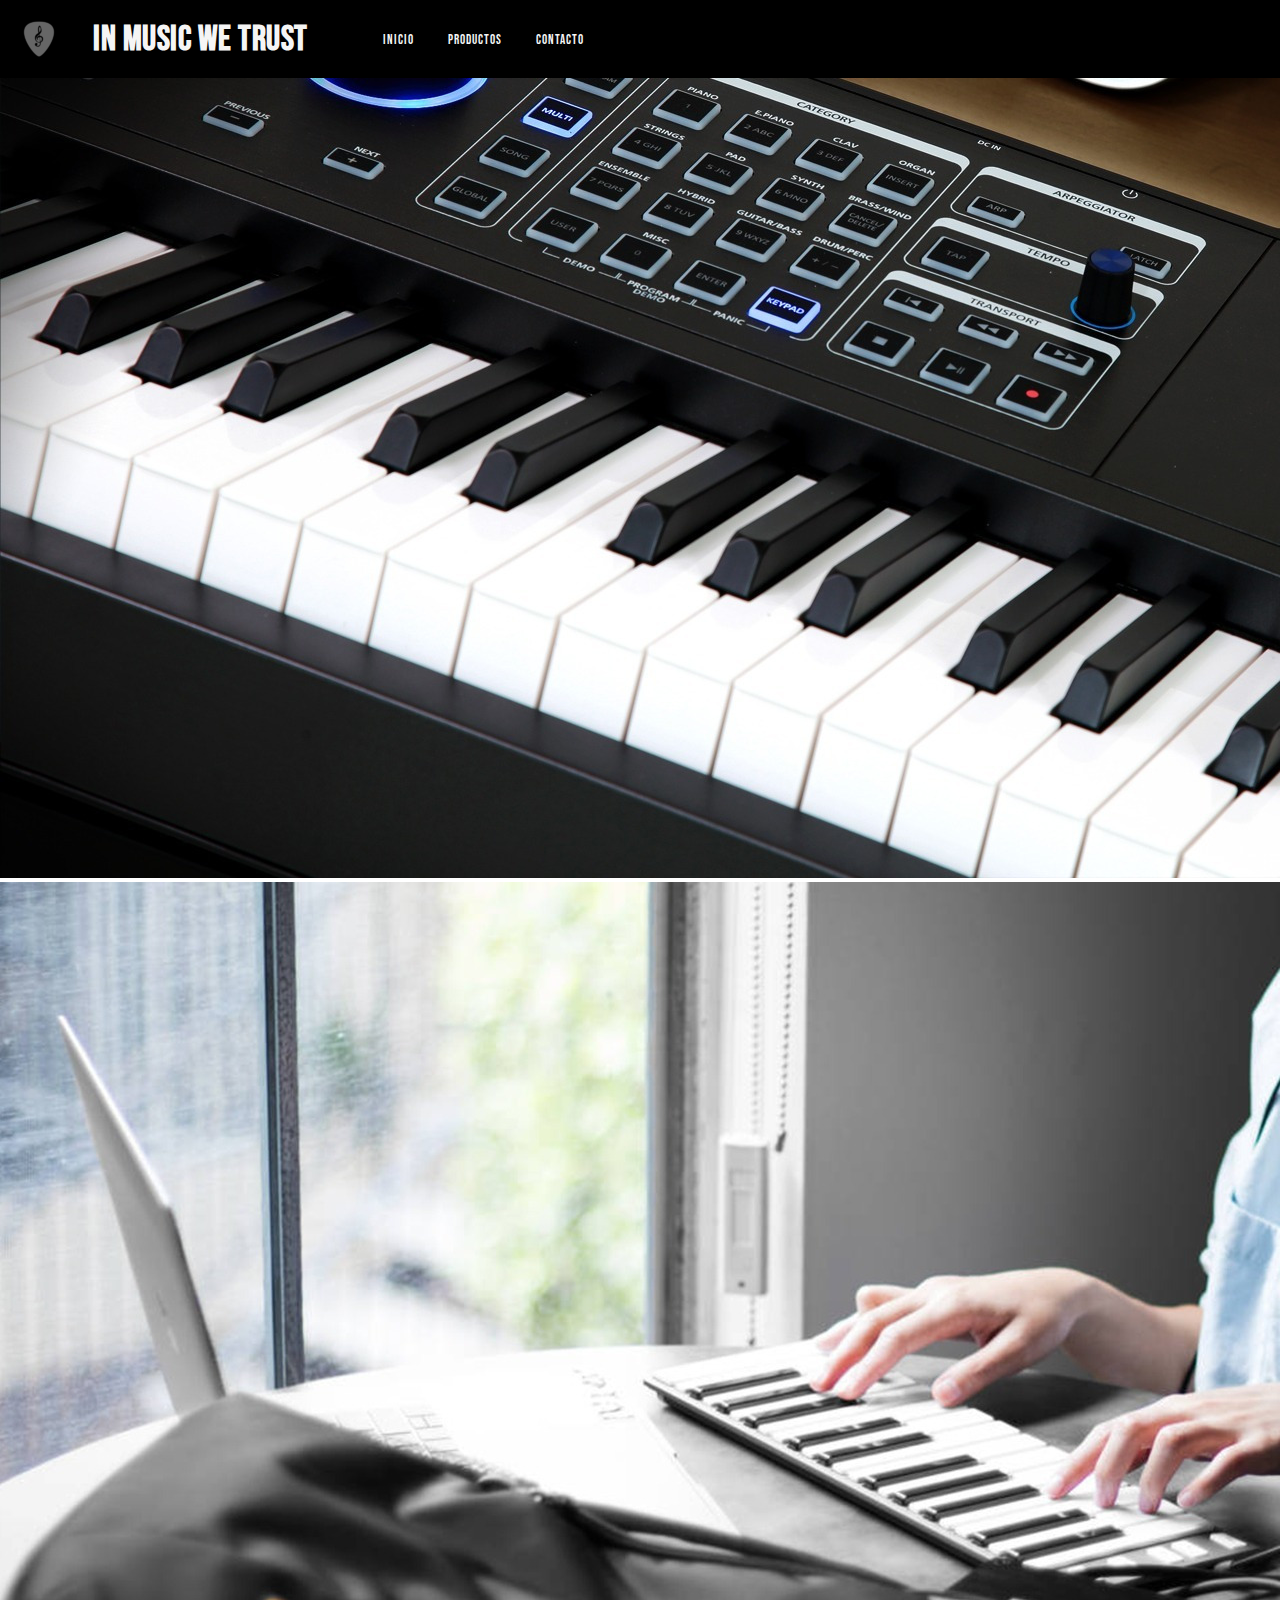
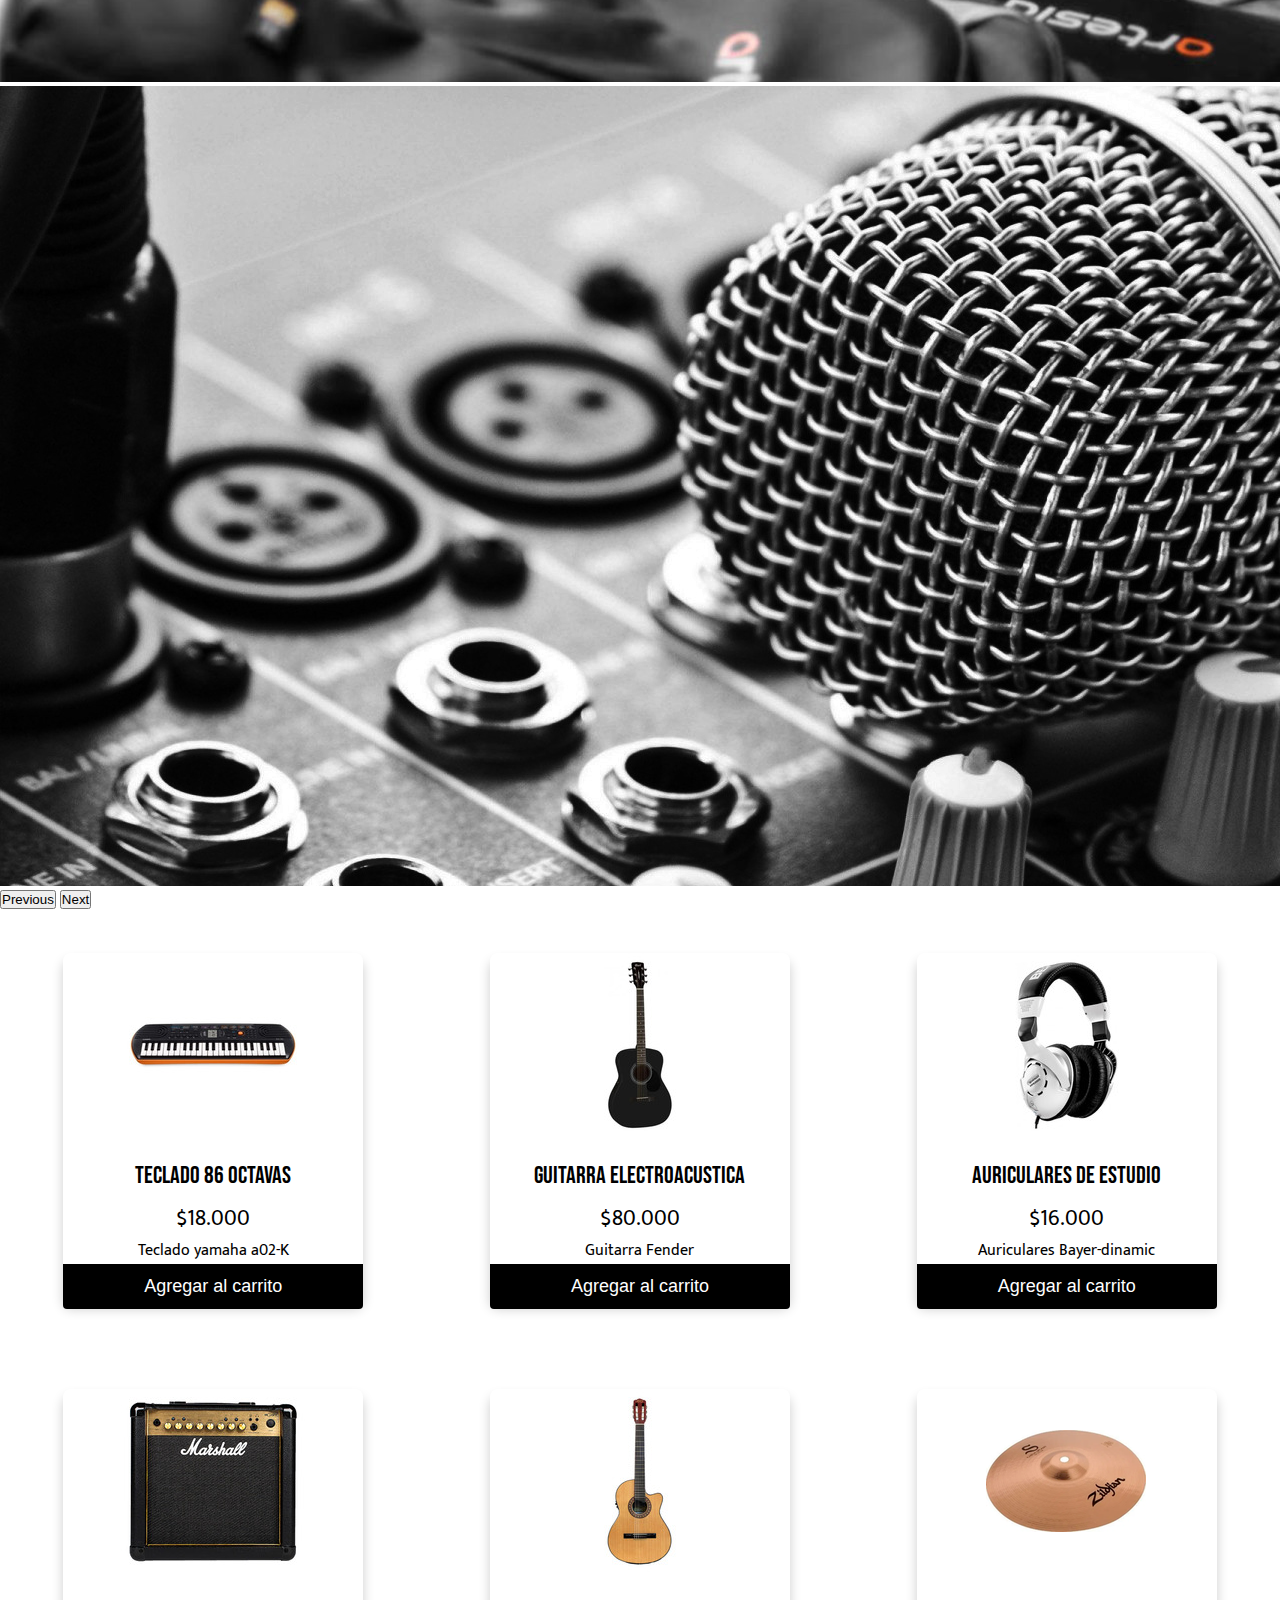
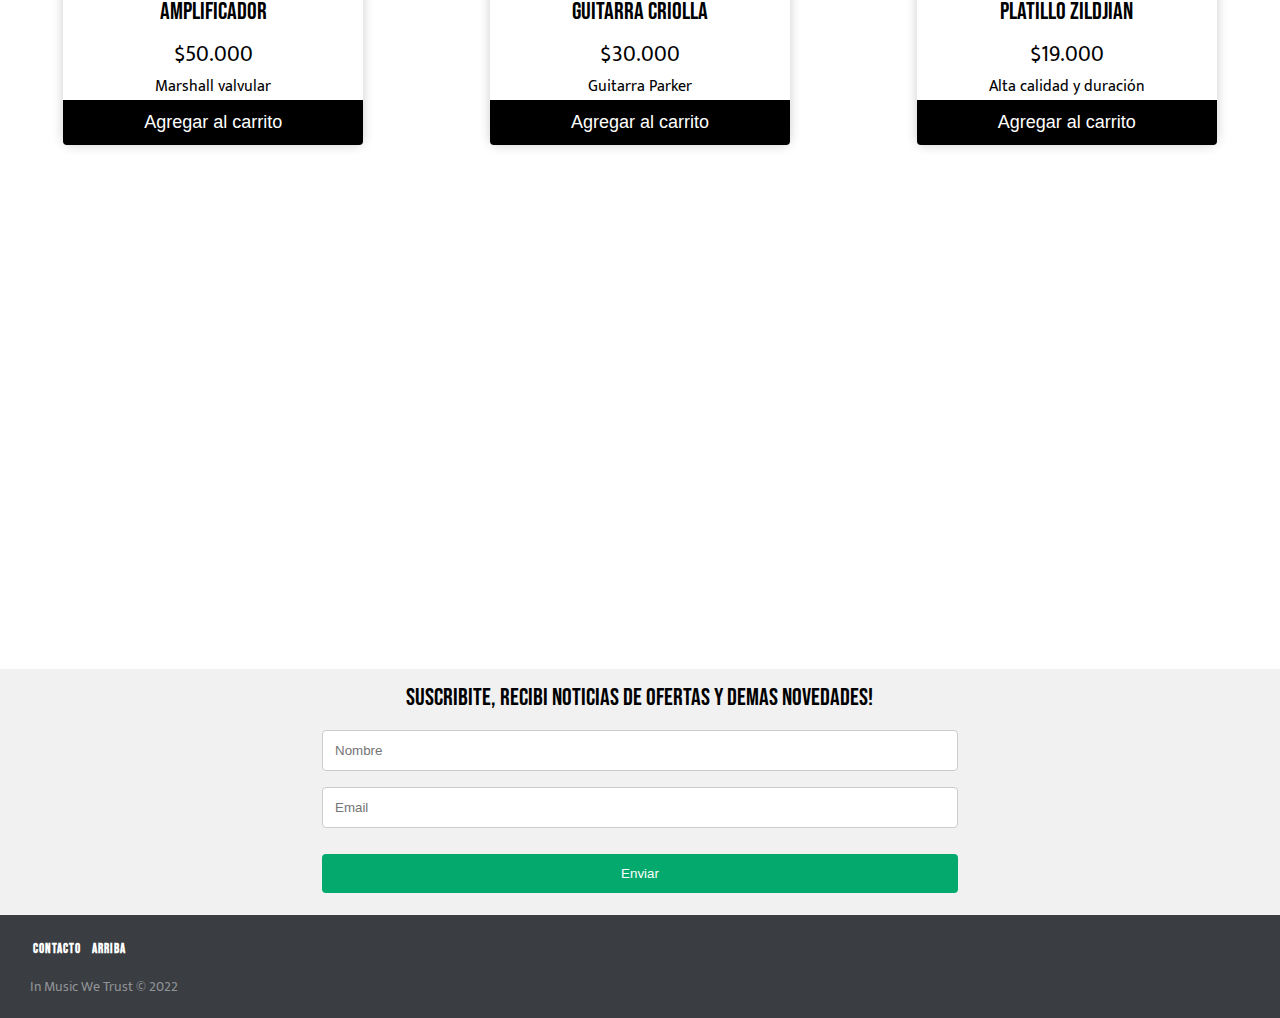
==== commit 02822caa: "cambio de img carrusel, ajuste responsive al agregar bootstrap" ====
--- a/index.html
+++ b/index.html
@@ -35,7 +35,7 @@
   <header>
     <!-- colocamos un id al h1 para cuando estemos debajo de todo y apretemos en link "Arriba" nos lleve hace ese h1 -->
     <img src="./assets/img/favIco.png" alt="Logo">
-    <h1 id="arriba" class="h1Index">IN MUSIC WE TRUST</h1>
+    <h1 id="arriba" class="h1Style">IN MUSIC WE TRUST</h1>
     <nav>
       <!-- Lista desordenada con el menu de navegacion -->
       <ul>
@@ -55,7 +55,7 @@
         <img src="./assets/img/imgPortada/personaPortada.jpg" class="d-block w-100">
       </div>
       <div class="carousel-item">
-        <img src="./assets/img/imgPortada/ukelelesPortada.jpg" class="d-block w-100">
+        <img src="./assets/img/imgPortada/micPortada.jpg" class="d-block w-100">
       </div>
     </div>
     <button class="carousel-control-prev" type="button" data-bs-target="#carouselExampleControls" data-bs-slide="prev">
@@ -67,10 +67,6 @@
       <span class="visually-hidden">Next</span>
     </button>
   </div>
-
-  <!-- <div>
-    <img id="imgPortada" src="./assets/img/imgPortada/pianoPortada.jpg" alt="">
-  </div> -->
 
   <main>
 
@@ -129,7 +125,7 @@
 
       <article id="cartaGrande" class="korg" data-aos="fade-up" data-aos-duration="2300">
         <img class="widthImgKorg" src="assets/img/pppp.jpeg">
-        <h2 class="h1Style">Teclado Micro-Korg</h2>
+        <h2>Teclado Micro-Korg</h2>
         <p class="precioCard">$80.000</p>
         <p>Lorem ipsum dolor sit, amet consectetur adipisicing elit. Quas pariatur eveniet adipisci voluptatum
           expedita.
--- a/css/style.css
+++ b/css/style.css
@@ -21,7 +21,7 @@
     display: flex;
     flex-direction: row;
     align-items: center;
-    padding: 10px;
+    padding: 15px;
     background-color: black;
 }
 
@@ -35,7 +35,7 @@
     color: whitesmoke;
 }
 
-.h1Index {
+.h1Style {
     display: inline;
     padding: 0 30px;
     font-family: 'Bebas Neue', cursive;
@@ -169,9 +169,22 @@
         padding: 10px;
     }
 
+    .h1Style {
+        display: inline;
+        padding: 0 30px;
+        font-family: 'Bebas Neue', cursive;
+        letter-spacing: 0.5px;
+        color: whitesmoke;
+        margin-bottom: -2px;
+        font-weight: 900;
+        font-size: 35px;
+        line-height: 1;
+    }
+
     nav ul {
         display: inline-block;
         margin: 3px;
+        padding-left: 0;
     }
 
     #divPrincipal {
@@ -209,10 +222,6 @@
         justify-content: center;
         align-items: center;
         padding: 10px;
-    }
-
-    header nav {
-        font-size: 1px;
     }
 
     #divPrincipal {
@@ -268,7 +277,8 @@
     text-align: center;
     font-family: arial;
     background-color: white;
-    height: 70%;
+    height: 80%;
+    border-radius: 8px;
 }
 
 .precioCard {
@@ -286,6 +296,8 @@
     cursor: pointer;
     width: 100%;
     font-size: 18px;
+    border-bottom-left-radius: 4px;
+    border-bottom-right-radius: 4px;
 }
 
 .carta button:hover {
